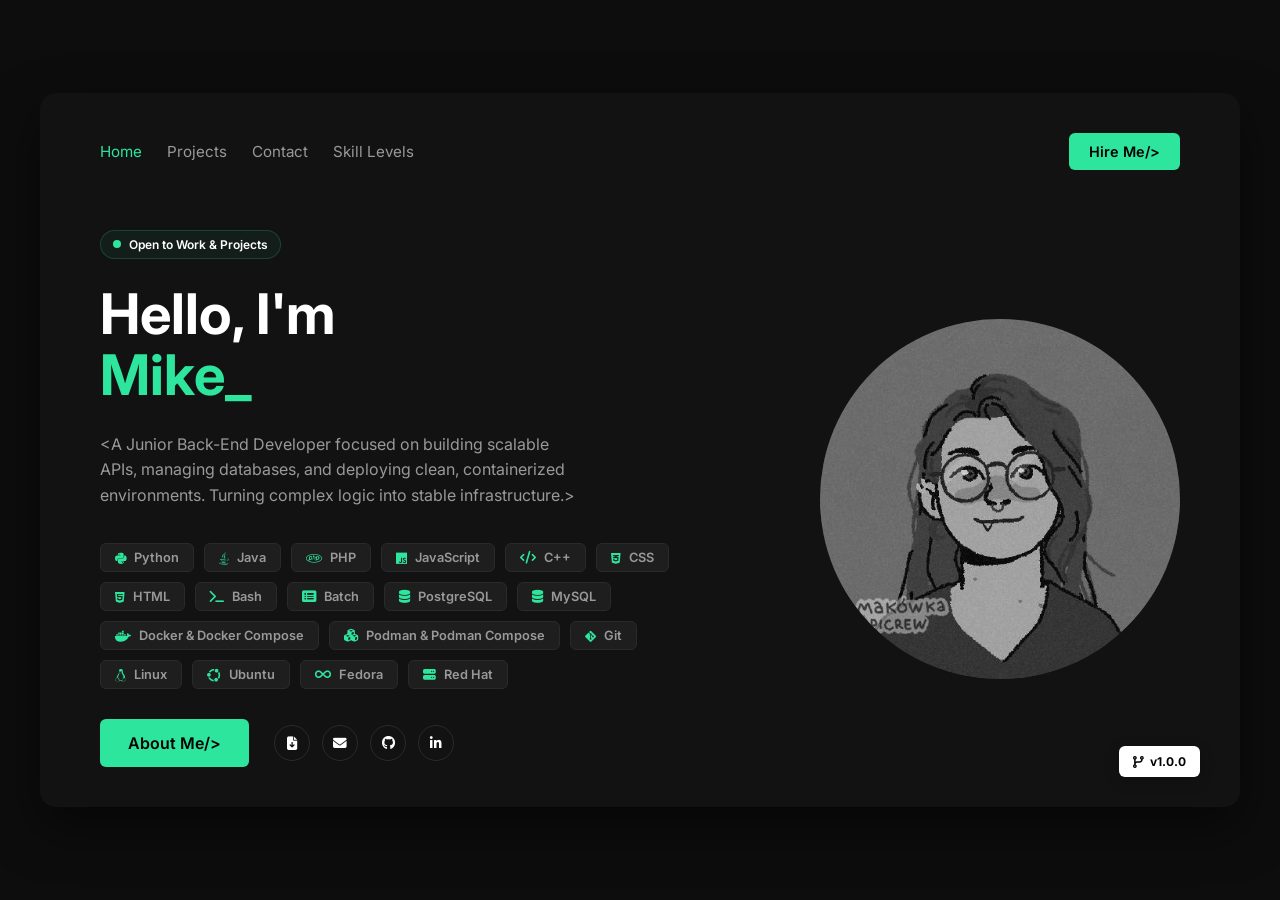
==== index.html @ 65c31bc0 "Add files via upload" ====
<!DOCTYPE html>
<html lang="it">
<head>
    <meta charset="UTF-8">
    <meta name="viewport" content="width=device-width, initial-scale=1.0">
    <title>Mike's Portfolio - Home</title>
    <link rel="preconnect" href="https://fonts.googleapis.com">
    <link rel="preconnect" href="https://fonts.gstatic.com" crossorigin>
    <link href="https://fonts.googleapis.com/css2?family=Inter:wght@300;400;600;700&display=swap" rel="stylesheet">
    <link rel="stylesheet" href="https://cdnjs.cloudflare.com/ajax/libs/font-awesome/6.4.0/css/all.min.css">
    <link rel="stylesheet" href="assets/style.css">
</head>
<body>

    <div class="container">
        <header class="navbar">
            
            
            <nav class="nav-links">
                <a href="#" class="active">Home</a>
                <a href="#">Projects</a>
                <a href="contact.html">Contact</a>
                <a href="skills.html">Skill Levels</a>
            </nav>

            <a href="contact.html"><button class="btn-top">Hire Me/></button></a>
        </header>

        <main class="hero-section">
            <div class="hero-text">
                <div class="badge">
                    <span class="dot"></span> Open to Work & Projects
                </div>
                
                <h1>Hello, I'm <br><span class="highlight">Mike<span class="cursor">_</span></span></h1>
                
                <p class="description">
                    &ltA Junior Back-End Developer focused on building scalable APIs, managing databases, 
                    and deploying clean, containerized environments. Turning complex logic into stable infrastructure.&gt
                </p>

                <div class="tech-stack">
                    <span class="tech-tag"><i class="fa-brands fa-python"></i> Python</span>
                    <span class="tech-tag"><i class="fa-brands fa-java"></i> Java</span>
                    <span class="tech-tag"><i class="fa-brands fa-php"></i> PHP</span>
                    <span class="tech-tag"><i class="fa-brands fa-js"></i> JavaScript</span>
                    <span class="tech-tag"><i class="fa-solid fa-code"></i> C++</span>
                    <span class="tech-tag"><i class="fa-brands fa-css3-alt"></i> CSS</span>
                    <span class="tech-tag"><i class="fa-brands fa-html5"></i> HTML</span>
                    <span class="tech-tag"><i class="fa-solid fa-terminal"></i> Bash</span>
                    <span class="tech-tag"><i class="fa-solid fa-rectangle-list"></i> Batch</span>
                    <span class="tech-tag"><i class="fa-solid fa-database"></i> PostgreSQL</span>
                    <span class="tech-tag"><i class="fa-solid fa-database"></i> MySQL</span>
                    <span class="tech-tag"><i class="fa-brands fa-docker"></i> Docker & Docker Compose</span>
                    <span class="tech-tag"><i class="fa-solid fa-cubes"></i> Podman & Podman Compose</span>
                    <span class="tech-tag"><i class="fa-brands fa-git-alt"></i> Git</span>
                    <span class="tech-tag"><i class="fa-brands fa-linux"></i> Linux</span>
                    <span class="tech-tag"><i class="fa-brands fa-ubuntu"></i> Ubuntu</span>
                    <span class="tech-tag"><i class="fa-solid fa-infinity"></i> Fedora</span>
                    <span class="tech-tag"><i class="fa-solid fa-server"></i> Red Hat</span>
                </div>

                <div class="cta-group">
                    <button class="btn-primary">About Me/></button>
                    
                   <div class="social-icons">
                        <a href="assets/CV-Michele-Evangelista.pdf" download title="Download CV">
                            <i class="fa-solid fa-file-arrow-down"></i>
                        </a>
                        
                        <a href="mailto:evangelista.michele6@gmail.com" title="Invia Email">
                            <i class="fa-solid fa-envelope"></i>
                        </a>
                        
                        <a href="https://github.com/mike-eva-dev/" title="GitHub">
                            <i class="fa-brands fa-github"></i>
                        </a>
                        
                        <a href="https://www.linkedin.com/in/michele-evangelista-a426b63a8?utm_source=share_via&utm_-content=profile&utm_medium=member_ios" title="LinkedIn">
                            <i class="fa-brands fa-linkedin-in"></i>
                        </a>
                    </div>
                </div>
            </div>

            <div class="hero-image">
                <div class="image-circle">
                    <img src="assets/img/259029664.jpg" alt="Mike - Back-End Developer">
                </div>
            </div>
        </main>

        <div class="bottom-badge">
            <i class="fa-solid fa-code-branch"></i> v1.0.0
        </div>
    </div>

</body>
</html>
---- assets/style.css ----
* {
    margin: 0;
    padding: 0;
    box-sizing: border-box;
    font-family: 'Inter', sans-serif;
}

:root {
    --bg-color: #0d0d0d;
    --card-bg: #121212;
    --accent-color: #2ee59d;
    --text-primary: #ffffff;
    --text-secondary: #999999;
    --border-color: #2a2a2a;
}

body {
    background-color: var(--bg-color);
    color: var(--text-primary);
    display: flex;
    justify-content: center;
    align-items: center;
    min-height: 100vh;
    padding: 20px;
}

.container {
    background-color: var(--card-bg);
    width: 100%;
    max-width: 1200px;
    border-radius: 16px;
    padding: 40px 60px;
    position: relative;
    box-shadow: 0 20px 50px rgba(0, 0, 0, 0.5);
    overflow: hidden;
}

.navbar {
    display: flex;
    justify-content: space-between;
    align-items: center;
    margin-bottom: 60px;
}

.search-box {
    display: flex;
    align-items: center;
    background-color: transparent;
    border: 1px solid var(--border-color);
    border-radius: 8px;
    padding: 8px 14px;
    width: 220px;
}

.search-box i {
    color: var(--text-secondary);
    font-size: 0.9rem;
    margin-right: 10px;
}

.search-box input {
    background: none;
    border: none;
    color: var(--text-primary);
    font-size: 0.85rem;
    outline: none;
    width: 100%;
}

.nav-links {
    display: flex;
    gap: 25px;
}

.nav-links a {
    color: var(--text-secondary);
    text-decoration: none;
    font-size: 0.95rem;
    transition: color 0.3s ease;
}

.nav-links a:hover, 
.nav-links a.active {
    color: var(--accent-color);
}

.btn-top {
    background-color: var(--accent-color);
    color: #000;
    border: none;
    border-radius: 6px;
    padding: 10px 20px;
    font-weight: 600;
    font-size: 0.9rem;
    cursor: pointer;
    transition: transform 0.2s;
}

.btn-top:hover {
    transform: scale(1.03);
    text-decoration: none;
}

.hero-section {
    display: grid;
    grid-template-columns: 1.2fr 0.8fr;
    gap: 40px;
    align-items: center;
}

.badge {
    display: inline-flex;
    align-items: center;
    background-color: rgba(46, 229, 157, 0.05);
    color: var(--text-primary);
    padding: 6px 12px;
    border-radius: 20px;
    font-size: 0.75rem;
    font-weight: 600;
    margin-bottom: 25px;
    
    border: 1px solid rgba(46, 229, 157, 0.2);
    animation: badgePulse 2s infinite ease-in-out;
}

.badge .dot {
    width: 8px;
    height: 8px;
    background-color: var(--accent-color);
    border-radius: 50%;
    margin-right: 8px;
    
    animation: dotGlow 2s infinite ease-in-out;
}

@keyframes badgePulse {
    0% {
        box-shadow: 0 0 0 0 rgba(46, 229, 157, 0.2);
        border-color: rgba(46, 229, 157, 0.2);
    }
    50% {
        box-shadow: 0 0 8px 2px rgba(46, 229, 157, 0.15);
        border-color: rgba(46, 229, 157, 0.6); 
    }
    100% {
        box-shadow: 0 0 0 0 rgba(46, 229, 157, 0);
        border-color: rgba(46, 229, 157, 0.2);
    }
}

@keyframes dotGlow {
    0%, 100% {
        transform: scale(1);
        box-shadow: 0 0 4px rgba(46, 229, 157, 0.4);
        opacity: 0.8;
    }
    50% {
        transform: scale(1.1);
        box-shadow: 0 0 12px rgba(46, 229, 157, 1);
        opacity: 1;
    }
}

.hero-text h1 {
    font-size: 3.5rem;
    font-weight: 700;
    line-height: 1.1;
    margin-bottom: 25px;
}

.hero-text .highlight {
    color: var(--accent-color);
}

.hero-text .description {
    color: var(--text-secondary);
    font-size: 1rem;
    line-height: 1.6;
    max-width: 480px;
    margin-bottom: 35px;
}

.cta-group {
    display: flex;
    align-items: center;
    gap: 25px;
}

.btn-primary {
    background-color: var(--accent-color);
    color: #000;
    border: none;
    border-radius: 6px;
    padding: 14px 28px;
    font-weight: 600;
    font-size: 1rem;
    transition: transform 0.2s;
}

.btn-primary:hover {
    transform: scale(1.03);
}

.social-icons {
    display: flex;
    gap: 12px;
}

.social-icons a {
    display: flex;
    justify-content: center;
    align-items: center;
    width: 36px;
    height: 36px;
    border: 1px solid var(--border-color);
    border-radius: 50%;
    color: var(--text-primary);
    text-decoration: none;
    font-size: 0.85rem;
    transition: all 0.3s ease;
}

.social-icons a:hover {
    border-color: var(--accent-color);
    color: var(--accent-color);
}

.hero-image {
    display: flex;
    justify-content: flex-end;
}

.image-circle {
    width: 360px;
    height: 360px;
    border-radius: 50%;
    overflow: hidden;
    background-color: #333;
}

.image-circle img {
    width: 100%;
    height: 100%;
    object-fit: cover;
    filter: grayscale(100%);
}

.bottom-badge {
    position: absolute;
    bottom: 30px;
    right: 40px;
    background-color: var(--text-primary);
    color: #000;
    padding: 8px 14px;
    border-radius: 6px;
    font-size: 0.75rem;
    font-weight: 700;
    display: flex;
    align-items: center;
    gap: 6px;
    box-shadow: 0 4px 15px rgba(0,0,0,0.2);
}

@media (max-width: 900px) {
    .hero-section {
        grid-template-columns: 1fr;
        text-align: center;
        gap: 50px;
    }
    
    .navbar {
        flex-direction: column;
        gap: 20px;
    }

    .hero-text .description {
        margin: 0 auto 35px auto;
    }

    .cta-group {
        flex-direction: column;
        gap: 20px;
    }

    .hero-image {
        justify-content: center;
        order: -1;
    }
    
    .bottom-badge {
        position: static;
        margin-top: 40px;
        float: right;
    }
}

.tech-stack {
    display: flex;
    gap: 10px;
    margin-bottom: 30px;
    flex-wrap: wrap;
}

.tech-tag {
    background-color: rgba(255, 255, 255, 0.05);
    border: 1px solid var(--border-color);
    color: var(--text-secondary);
    padding: 6px 14px;
    border-radius: 6px;
    font-size: 0.8rem;
    font-weight: 600;
    display: flex;
    align-items: center;
    gap: 8px;
    transition: all 0.3s ease;
}

.tech-tag i {
    color: var(--accent-color);
}

.tech-tag:hover {
    border-color: var(--accent-color);
    color: var(--text-primary);
    background-color: rgba(46, 229, 157, 0.05);
}

.skills-section {
    display: flex;
    flex-direction: column;
    gap: 30px;
}

.skills-intro h2 {
    font-size: 2.5rem;
    font-weight: 700;
    margin-bottom: 10px;
}

.skills-grid {
    display: grid;
    grid-template-columns: repeat(2, 1fr);
    gap: 20px;
    margin-bottom: 40px;
}

.skill-card {
    background-color: rgba(255, 255, 255, 0.02);
    border: 1px solid var(--border-color);
    border-radius: 10px;
    padding: 20px;
    display: flex;
    flex-direction: column;
    gap: 12px;
    transition: border-color 0.3s;
}

.skill-card:hover {
    border-color: rgba(46, 229, 157, 0.3);
}

.skill-info {
    display: flex;
    justify-content: space-between;
    align-items: center;
}

.skill-info .tech-tag {
    background: none;
    border: none;
    padding: 0;
    font-size: 0.95rem;
    color: var(--text-primary);
}

.skill-percentage {
    font-size: 0.85rem;
    color: var(--accent-color);
    font-weight: 600;
}

.progress-bar-container {
    width: 100%;
    height: 6px;
    background-color: rgba(255, 255, 255, 0.08);
    border-radius: 10px;
    overflow: hidden;
}

.progress-bar {
    height: 100%;
    width: var(--progress);
    background-color: var(--accent-color);
    border-radius: 10px;
    box-shadow: 0 0 8px rgba(46, 229, 157, 0.5);
    
    transform-origin: left;
    animation: loadBar 1.5s cubic-bezier(0.1, 0.8, 0.3, 1) forwards;
}

@keyframes loadBar {
    from {
        transform: scaleX(0);
    }
    to {
        transform: scaleX(1);
    }
}

@media (max-width: 768px) {
    .skills-grid {
        grid-template-columns: 1fr;
    }
}


.skills-legend {
    display: flex;
    flex-direction: column;
    gap: 10px;
    margin-top: 20px;
    padding: 15px;
    background-color: rgba(255, 255, 255, 0.01);
    border: 1px dashed rgba(255, 255, 255, 0.1);
    border-radius: 8px;
}

.legend-item {
    font-size: 0.85rem;
    color: var(--text-secondary);
    display: flex;
    align-items: center;
    gap: 10px;
}

.legend-badge {
    font-size: 0.75rem;
    font-weight: 600;
    padding: 2px 8px;
    border-radius: 4px;
    min-width: 85px;
    text-align: center;
    background-color: rgba(255, 255, 255, 0.05);
    border: 1px solid rgba(255, 255, 255, 0.1);
}

.legend-badge.expert { color: var(--accent-color); border-color: rgba(46, 229, 157, 0.4); }
.legend-badge.advanced { color: rgba(46, 229, 157, 0.7); }
.legend-badge.basic { color: var(--text-secondary); }

.skills-disclaimer {
    margin-top: 10px;
    padding-top: 20px;
    border-top: 1px solid var(--border-color);
    font-size: 0.8rem;
    color: var(--text-secondary);
    font-style: italic;
}

.skills-disclaimer strong {
    color: var(--accent-color);
    font-style: normal;
}

.contact-section {
    display: flex;
    flex-direction: column;
    gap: 30px;
}

.contact-intro h2 {
    font-size: 2.5rem;
    font-weight: 700;
    margin-bottom: 10px;
}

.config-box {
    background-color: #0d1117; 
    border: 1px solid var(--border-color);
    border-radius: 12px;
    overflow: hidden;
    box-shadow: 0 10px 30px rgba(0, 0, 0, 0.5);
    font-family: 'Fira Code', monospace;
}

.config-header {
    background-color: #161b22;
    padding: 12px 200px 12px 20px;
    display: flex;
    align-items: center;
    border-bottom: 1px solid var(--border-color);
    position: relative;
}

.terminal-buttons {
    display: flex;
    gap: 8px;
    position: absolute;
    left: 20px;
}

.dot-term {
    width: 12px;
    height: 12px;
    border-radius: 50%;
    display: inline-block;
}
.dot-term.red { background-color: #ff5f56; }
.dot-term.yellow { background-color: #ffbd2e; }
.dot-term.green { background-color: #27c93f; }

.config-title {
    margin: 0 auto;
    font-size: 0.85rem;
    color: var(--text-secondary);
    display: flex;
    align-items: center;
    gap: 6px;
}

.config-form {
    padding: 25px;
    display: flex;
    flex-direction: column;
    gap: 14px;
}

.code-line {
    font-size: 0.95rem;
    color: #e6edf3;
    display: flex;
    align-items: center;
    flex-wrap: wrap;
    gap: 8px;
    line-height: 1.6;
}

.code-line.indent {
    padding-left: 24px;
}

.code-line.top-align {
    align-items: flex-start;
}

.config-form .key {
    color: #ff7b72;
}

.config-form .boolean {
    color: #79c0ff;
    font-weight: 600;
}

.config-input, .config-textarea {
    background: transparent;
    border: none;
    outline: none;
    font-family: 'Fira Code', monospace;
    font-size: 0.95rem;
    color: #a5d6ff;
    padding: 2px 0;
    flex: 1;
    min-width: 200px;
}

.config-textarea {
    resize: vertical;
    min-height: 100px;
    line-height: 1.5;
}

.config-input::placeholder, .config-textarea::placeholder {
    color: #8b949e; /* Grigio commento */
    font-style: italic;
}

.config-input:focus, .config-textarea:focus {
    background-color: rgba(255, 255, 255, 0.03);
    box-shadow: 2px 0 0 var(--accent-color);
}

.form-actions {
    margin-top: 20px;
    padding-top: 20px;
    border-top: 1px dashed var(--border-color);
}

.terminal-btn {
    background-color: rgba(46, 229, 157, 0.05);
    border: 1px solid rgba(46, 229, 157, 0.2);
    color: #e6edf3;
    font-family: 'Fira Code', monospace;
    padding: 12px 20px;
    border-radius: 6px;
    cursor: pointer;
    font-size: 0.9rem;
    transition: all 0.2s ease;
    display: inline-flex;
    align-items: center;
    gap: 8px;
}

.terminal-btn .prompt {
    color: var(--accent-color);
}

.terminal-btn:hover {
    background-color: var(--accent-color);
    color: #0d1117;
    border-color: var(--accent-color);
    box-shadow: 0 0 15px rgba(46, 229, 157, 0.4);
}

.terminal-btn:hover .prompt {
    color: #0d1117;
}

@media (max-width: 480px) {
    .code-line {
        flex-direction: column;
        align-items: flex-start;
        gap: 2px;
    }
    .code-line.indent {
        padding-left: 15px;
    }
    .config-input, .config-textarea {
        width: 100%;
    }
}

.config-form .string {
    color: #a5d6ff;
    font-size: 0.85rem;
}

.privacy-note {
    margin-top: 5px;
    opacity: 0.85;
}

.cursor {
    display: inline-block;
    animation: blink 1s step-end infinite;
    color: var(--accent-color);
}

@keyframes blink {
    from, to {
        opacity: 1;
    }
    50% {
        opacity: 0;
    }
}
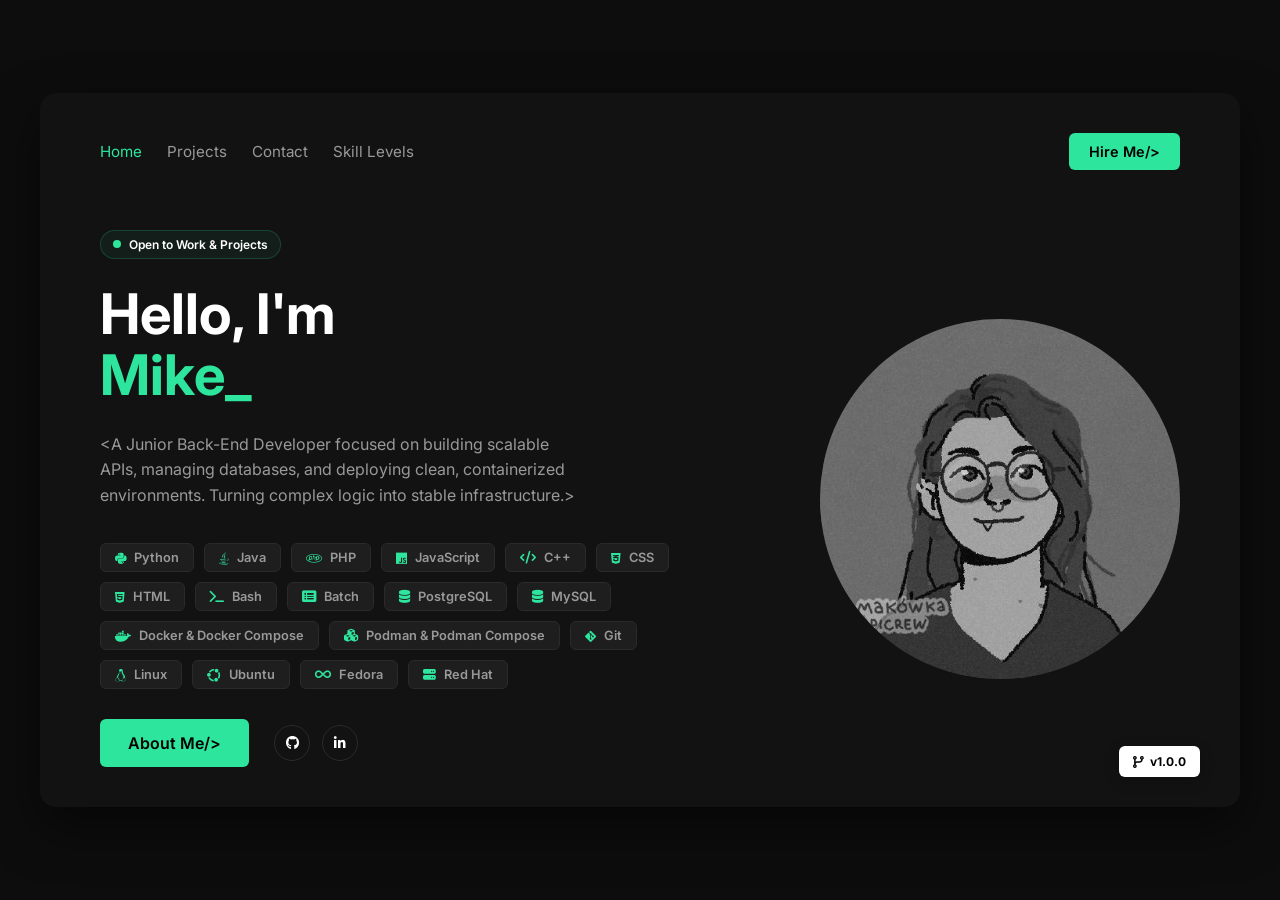
==== commit 8083516d: "Merge branch 'main' of https://github.com/mike-eva-dev/mike-eva-dev.github.io" ====
--- a/index.html
+++ b/index.html
@@ -64,14 +64,6 @@
                     <button class="btn-primary">About Me/></button>
                     
                    <div class="social-icons">
-                        <a href="assets/CV-Michele-Evangelista.pdf" download title="Download CV">
-                            <i class="fa-solid fa-file-arrow-down"></i>
-                        </a>
-                        
-                        <a href="mailto:evangelista.michele6@gmail.com" title="Invia Email">
-                            <i class="fa-solid fa-envelope"></i>
-                        </a>
-                        
                         <a href="https://github.com/mike-eva-dev/" title="GitHub">
                             <i class="fa-brands fa-github"></i>
                         </a>
@@ -96,4 +88,4 @@
     </div>
 
 </body>
-</html>+</html>
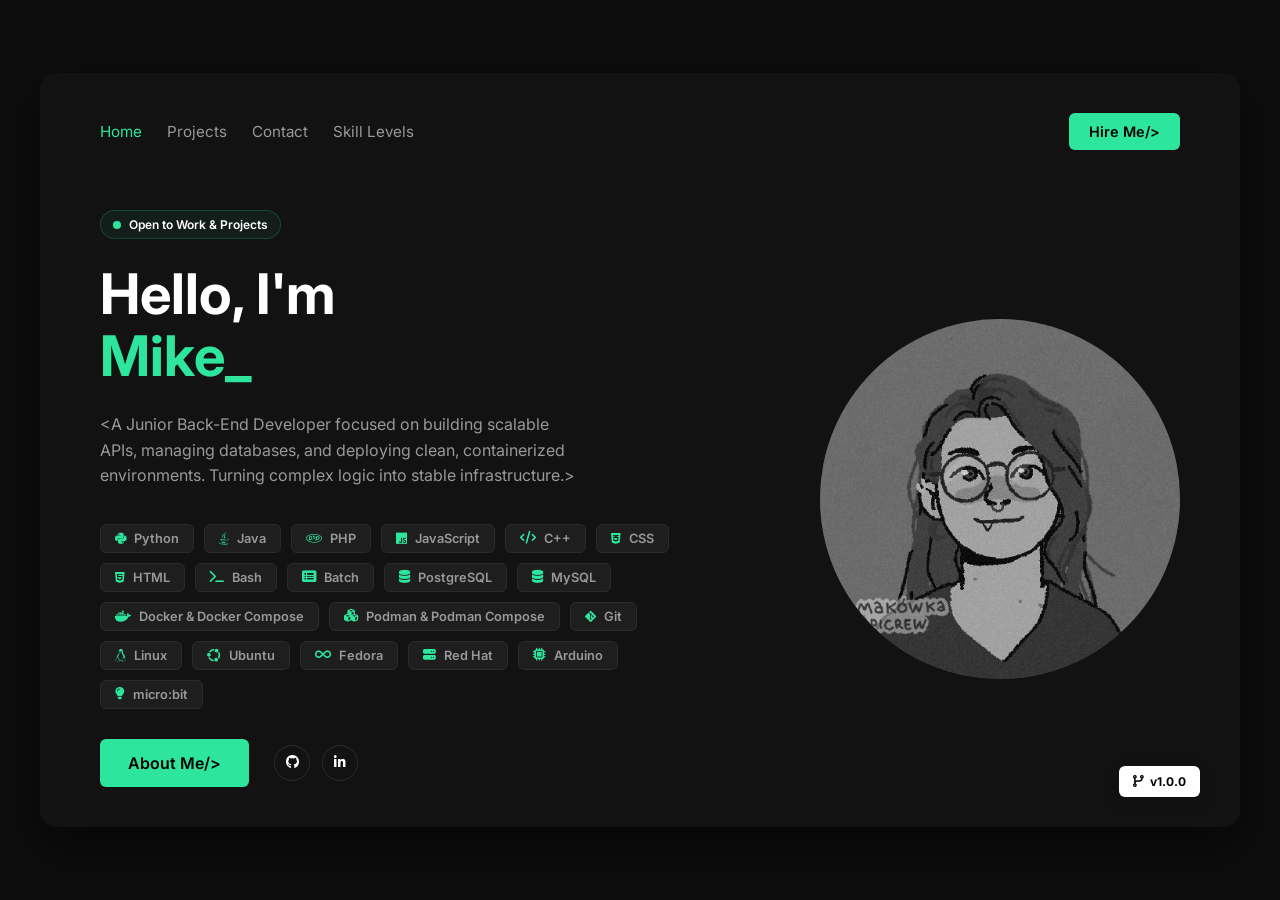
==== commit 5c9b6e80: "added: arduino and micro:bit" ====
--- a/index.html
+++ b/index.html
@@ -58,6 +58,8 @@
                     <span class="tech-tag"><i class="fa-brands fa-ubuntu"></i> Ubuntu</span>
                     <span class="tech-tag"><i class="fa-solid fa-infinity"></i> Fedora</span>
                     <span class="tech-tag"><i class="fa-solid fa-server"></i> Red Hat</span>
+                    <span class="tech-tag"><i class="fa-solid fa-microchip"></i> Arduino</span>
+                    <span class="tech-tag"><i class="fa-solid fa-lightbulb"></i> micro:bit</span>
                 </div>
 
                 <div class="cta-group">
--- a/assets/style.css
+++ b/assets/style.css
@@ -32,7 +32,13 @@
     padding: 40px 60px;
     position: relative;
     box-shadow: 0 20px 50px rgba(0, 0, 0, 0.5);
-    overflow: hidden;
+}
+
+@media (max-width: 768px) {
+    .container {
+        padding: 25px 15px;
+        border-radius: 12px;
+    }
 }
 
 .navbar {
@@ -236,6 +242,14 @@
     border-radius: 50%;
     overflow: hidden;
     background-color: #333;
+    max-width: 100%;
+}
+
+@media (max-width: 900px) {
+    .image-circle {
+        width: 200px;
+        height: 200px;
+    }
 }
 
 .image-circle img {
@@ -273,6 +287,12 @@
         gap: 20px;
     }
 
+    .nav-links {
+        flex-wrap: wrap;
+        justify-content: center;
+        gap: 15px;
+    }
+
     .hero-text .description {
         margin: 0 auto 35px auto;
     }
@@ -485,11 +505,48 @@
 
 .config-header {
     background-color: #161b22;
-    padding: 12px 200px 12px 20px;
+    padding: 12px 20px;
     display: flex;
     align-items: center;
     border-bottom: 1px solid var(--border-color);
     position: relative;
+}
+
+.config-form {
+    padding: 20px;
+    display: flex;
+    flex-direction: column;
+    gap: 14px;
+}
+
+@media (max-width: 600px) {
+    .code-line {
+        flex-direction: column !important;
+        align-items: flex-start !important;
+        gap: 6px !important;
+    }
+    
+    .code-line.indent {
+        padding-left: 12px;
+    }
+
+    .config-input, .config-textarea {
+        width: 100% !important;
+        background-color: rgba(255, 255, 255, 0.02);
+        border: 1px solid rgba(255, 255, 255, 0.05) !important;
+        border-radius: 4px;
+        padding: 8px 6px !important;
+        font-size: 0.9rem !important;
+    }
+    
+    .config-textarea {
+        min-height: 120px;
+    }
+    
+    .terminal-btn {
+        width: 100%;
+        justify-content: center;
+    }
 }
 
 .terminal-buttons {
@@ -571,7 +628,7 @@
 }
 
 .config-input::placeholder, .config-textarea::placeholder {
-    color: #8b949e; /* Grigio commento */
+    color: #8b949e;
     font-style: italic;
 }
 
@@ -653,4 +710,8 @@
     50% {
         opacity: 0;
     }
+}
+
+.config-form .punk {
+    color: #e6edf3;
 }
